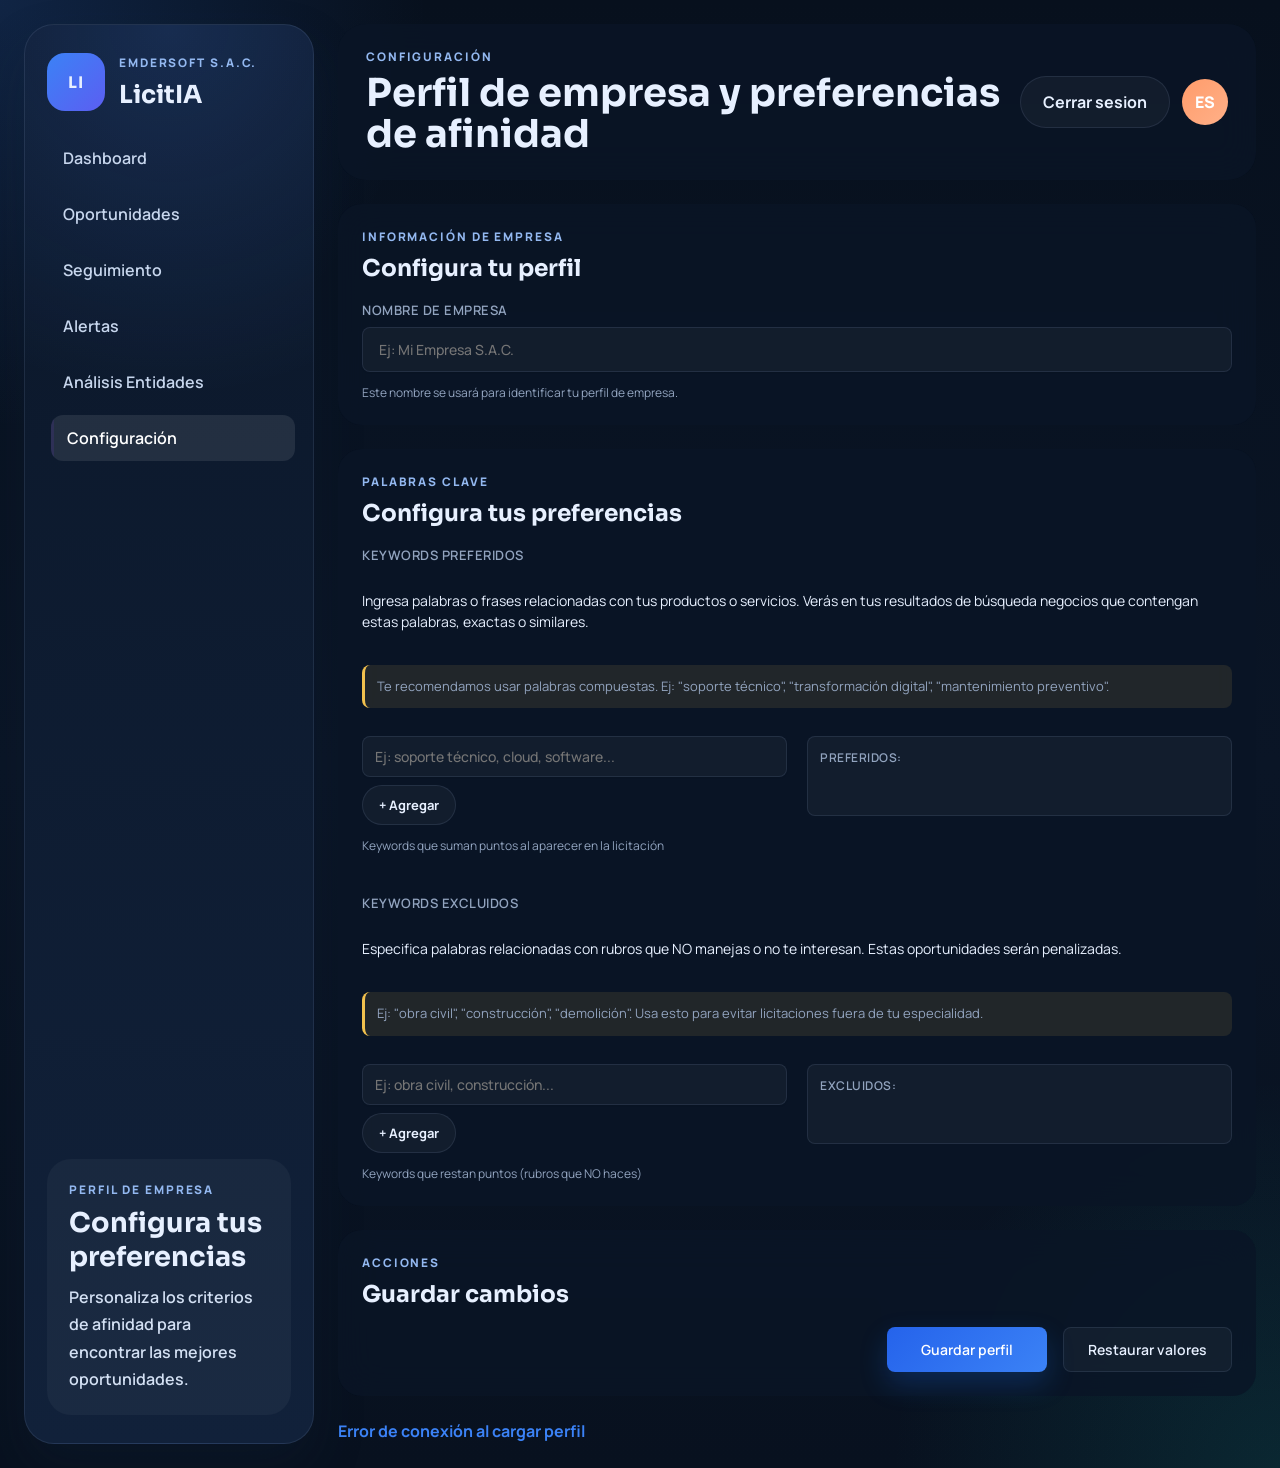
==== configuracion.html @ 8592e331 "Fix: Implementar lógica de afinidad porcentual - Cambiar de score fijo (20%) a cálculo porcentual - " ====
<!DOCTYPE html>
<html lang="es">
<head>
  <meta charset="UTF-8">
  <meta name="viewport" content="width=device-width, initial-scale=1.0">
  <title>LicitIA | Configuración</title>
  <link rel="icon" href="data:image/svg+xml,<svg xmlns='http://www.w3.org/2000/svg' viewBox='0 0 100 100'><text y='.9em' font-size='90'>📋</text></svg>">
  <link rel="preconnect" href="https://fonts.googleapis.com">
  <link rel="preconnect" href="https://fonts.gstatic.com" crossorigin>
  <link href="https://fonts.googleapis.com/css2?family=Manrope:wght@400;500;700;800&family=Sora:wght@500;600;700&display=swap" rel="stylesheet">
  <link rel="stylesheet" href="style.css">
</head>
<body>
  <div class="app-shell">
    <aside class="sidebar">
      <a class="brand-block" href="index.html">
        <div class="brand-mark">LI</div>
        <div>
          <p class="eyebrow">Emdersoft S.A.C.</p>
          <h1>LicitIA</h1>
        </div>
      </a>

      <nav class="sidebar-nav">
        <a class="nav-item" href="index.html">Dashboard</a>
        <a class="nav-item" href="oportunidades.html">Oportunidades</a>
        <a class="nav-item" href="seguimiento.html">Seguimiento</a>
        <a class="nav-item" href="alertas.html">Alertas</a>
        <a class="nav-item" href="analisis-entidades.html">Análisis Entidades</a>
        <a class="nav-item active" href="configuracion.html">Configuración</a>
      </nav>

      <div class="sidebar-card">
        <p class="eyebrow">Perfil de empresa</p>
        <h2>Configura tus preferencias</h2>
        <p>Personaliza los criterios de afinidad para encontrar las mejores oportunidades.</p>
      </div>
    </aside>

    <main class="main-panel">
      <header class="topbar">
        <div class="topbar-copy">
          <p class="eyebrow">Configuración</p>
          <h2>Perfil de empresa y preferencias de afinidad</h2>
        </div>
        <div class="topbar-actions">
          <div class="account-actions">
            <a class="secondary-button logout-button" href="home.html">Cerrar sesion</a>
            <div class="user-chip">ES</div>
          </div>
        </div>
      </header>

      <section class="config-layout">
        <div class="panel-card">
          <div class="card-header">
            <div>
              <p class="eyebrow">Información de Empresa</p>
              <h3>Configura tu perfil</h3>
            </div>
          </div>

          <div class="form-group">
            <label for="companyName">Nombre de Empresa</label>
            <input type="text" id="companyName" placeholder="Ej: Mi Empresa S.A.C." class="form-control">
            <small class="help-text">Este nombre se usará para identificar tu perfil de empresa.</small>
          </div>
        </div>

        <div class="panel-card">
          <div class="card-header">
            <div>
              <p class="eyebrow">Palabras Clave</p>
              <h3>Configura tus preferencias</h3>
            </div>
          </div>

          <div class="multi-select-form">
            <div class="form-group tag-editor">
              <label>Keywords preferidos</label>
              <p class="field-description">
                Ingresa palabras o frases relacionadas con tus productos o servicios. Verás en tus resultados de búsqueda negocios que contengan estas palabras, exactas o similares.
              </p>
              <p class="field-tip"> Te recomendamos usar palabras compuestas. Ej: "soporte técnico", "transformación digital", "mantenimiento preventivo".</p>
              <div class="tag-editor-row">
                <div class="tag-input-section">
                  <input type="text" id="preferredKeywordInput" placeholder="Ej: soporte técnico, cloud, software...">
                  <button type="button" id="addPreferredKeyword" class="secondary-button">+ Agregar</button>
                  <small class="help-text">Keywords que suman puntos al aparecer en la licitación</small>
                </div>
                <div class="tag-display-section">
                  <div class="tag-display-label">Preferidos:</div>
                  <div id="preferredKeywordsList" class="tag-list"></div>
                </div>
              </div>
            </div>

            <div class="form-group tag-editor" style="margin-top: 20px;">
              <label>Keywords excluidos</label>
              <p class="field-description">
                Especifica palabras relacionadas con rubros que NO manejas o no te interesan. Estas oportunidades serán penalizadas.
              </p>
              <p class="field-tip"> Ej: "obra civil", "construcción", "demolición". Usa esto para evitar licitaciones fuera de tu especialidad.</p>
              <div class="tag-editor-row">
                <div class="tag-input-section">
                  <input type="text" id="excludedKeywordInput" placeholder="Ej: obra civil, construcción...">
                  <button type="button" id="addExcludedKeyword" class="secondary-button">+ Agregar</button>
                  <small class="help-text">Keywords que restan puntos (rubros que NO haces)</small>
                </div>
                <div class="tag-display-section">
                  <div class="tag-display-label">Excluidos:</div>
                  <div id="excludedKeywordsList" class="tag-list"></div>
                </div>
              </div>
            </div>
          </div>
        </div>

        <div class="panel-card">
          <div class="card-header">
            <div>
              <p class="eyebrow">Acciones</p>
              <h3>Guardar cambios</h3>
            </div>
          </div>

          <div class="form-actions">
            <button type="button" id="saveProfile" class="primary-button">Guardar perfil</button>
            <button type="button" id="resetProfile" class="secondary-button">Restaurar valores</button>
          </div>
        </div>
      </section>

      <p id="message" class="message" aria-live="polite"></p>
    </main>
  </div>

  <script src="config.js"></script>
</body>
</html>
---- style.css ----
:root {
  --bg: #08111f;
  --sidebar: #0b1729;
  --panel: rgba(10, 21, 38, 0.82);
  --panel-soft: rgba(255, 255, 255, 0.04);
  --panel-strong: #10243f;
  --text: #e7f0ff;
  --muted: #92a4bf;
  --line: rgba(154, 181, 219, 0.12);
  --blue: #3b82f6;
  --blue-soft: rgba(59, 130, 246, 0.14);
  --teal: #1cc8b7;
  --teal-soft: rgba(28, 200, 183, 0.12);
  /* Purple accent for hover/interaction */
  --accent: #7c3aed;
  --accent-strong: #9f7aea;
  --accent-soft: rgba(124,58,237,0.12);
  --orange: #ff9c6b;
  --gold: #f2c14e;
  --red: #ff6b6b;
  --shadow: rgba(2, 8, 23, 0.34);
  --gradient-primary: linear-gradient(135deg, #3b82f6 0%, #7c3aed 100%);
  --gradient-secondary: linear-gradient(135deg, #1cc8b7 0%, #3b82f6 100%);
  --gradient-accent: linear-gradient(135deg, #f2c14e 0%, #ff9c6b 100%);
  --gradient-danger: linear-gradient(135deg, #ff6b6b 0%, #ff9c6b 100%);
}

* {
  box-sizing: border-box;
}

html {
  scroll-behavior: smooth;
}

@keyframes fadeInUp {
  from {
    opacity: 0;
    transform: translateY(20px);
  }
  to {
    opacity: 1;
    transform: translateY(0);
  }
}

@keyframes fadeIn {
  from { opacity: 0; }
  to { opacity: 1; }
}

/* Alert Form Styles */
.alert-form {
  display: flex;
  flex-direction: column;
  gap: 1.5rem;
}

.alert-form .form-group {
  display: flex;
  flex-direction: column;
  gap: 0.5rem;
}

.alert-form label {
  color: var(--text);
  font-weight: 500;
  font-size: 0.875rem;
}

.alert-form input,
.alert-form select,
.alert-form textarea {
  background: var(--panel-soft);
  border: 1px solid var(--line);
  color: var(--text);
  padding: 0.75rem;
  border-radius: 8px;
  font-family: inherit;
  font-size: 0.875rem;
  transition: border-color 0.2s ease;
}

.alert-form input:focus,
.alert-form select:focus,
.alert-form textarea:focus {
  outline: none;
  border-color: var(--blue);
  box-shadow: 0 0 0 3px rgba(59, 130, 246, 0.1);
}

.alert-form textarea {
  resize: vertical;
  min-height: 80px;
}

.checkbox-group {
  display: flex;
  gap: 1rem;
  flex-wrap: wrap;
}

.checkbox-group label {
  display: flex;
  align-items: center;
  gap: 0.5rem;
  cursor: pointer;
  font-weight: 400;
}

.checkbox-group input[type="checkbox"] {
  width: auto;
  margin: 0;
}

.checkbox-label {
  display: flex;
  align-items: center;
  gap: 0.5rem;
  cursor: pointer;
  font-weight: 400;
}

.checkbox-label input[type="checkbox"] {
  width: auto;
  margin: 0;
}

.form-actions {
  display: flex;
  gap: 1rem;
  justify-content: flex-end;
  margin-top: 1rem;
}

.rules-list {
  display: flex;
  flex-direction: column;
  gap: 1rem;
}

.rule-item {
  background: var(--panel-soft);
  border: 1px solid var(--line);
  border-radius: 8px;
  padding: 1rem;
  display: flex;
  justify-content: space-between;
  align-items: center;
}

.rule-item h4 {
  color: var(--text);
  margin: 0 0 0.5rem 0;
}

.rule-item p {
  color: var(--muted);
  margin: 0;
  font-size: 0.875rem;
}

.rule-item .rule-actions {
  display: flex;
  gap: 0.5rem;
}

.rule-item .rule-actions button {
  padding: 0.5rem 1rem;
  border: none;
  border-radius: 4px;
  cursor: pointer;
  font-size: 0.75rem;
}

.rule-item .edit-btn {
  background: var(--blue-soft);
  color: var(--blue);
}

.rule-item .delete-btn {
  background: rgba(255, 107, 107, 0.1);
  color: var(--red);
}

.empty-state {
  color: var(--muted);
  text-align: center;
  padding: 2rem;
  font-style: italic;
}

@keyframes slideInLeft {
  from {
    opacity: 0;
    transform: translateX(-20px);
  }
  to {
    opacity: 1;
    transform: translateX(0);
  }
}

@keyframes pulse-glow {
  0%, 100% { box-shadow: 0 0 0 0 rgba(59, 130, 246, 0.4); }
  50% { box-shadow: 0 0 20px 4px rgba(59, 130, 246, 0.2); }
}

@keyframes float {
  0%, 100% { transform: translateY(0); }
  50% { transform: translateY(-10px); }
}

@keyframes scaleIn {
  from {
    opacity: 0;
    transform: scale(0.9);
  }
  to {
    opacity: 1;
    transform: scale(1);
  }
}

@keyframes slideInRight {
  from {
    opacity: 0;
    transform: translateX(20px);
  }
  to {
    opacity: 1;
    transform: translateX(0);
  }
}

@keyframes gradientShift {
  0% { background-position: 0% 50%; }
  50% { background-position: 100% 50%; }
  100% { background-position: 0% 50%; }
}

body {
  margin: 0;
  min-height: 100vh;
  font-family: "Manrope", sans-serif;
  color: var(--text);
  background:
    radial-gradient(circle at top left, rgba(59, 130, 246, 0.18), transparent 22%),
    radial-gradient(circle at bottom right, rgba(28, 200, 183, 0.12), transparent 20%),
    linear-gradient(180deg, #07101d, #0a1526 52%, #08111f);
}

a {
  color: inherit;
  text-decoration: none;
}

button,
input,
select {
  font: inherit;
}

.app-shell {
  display: grid;
  grid-template-columns: 290px 1fr;
  gap: 24px;
  min-height: 100vh;
  padding: 24px;
}

.sidebar {
  display: flex;
  flex-direction: column;
  gap: 24px;
  padding: 28px 22px;
  border: 1px solid var(--line);
  border-radius: 30px;
  background:
    radial-gradient(circle at top, rgba(80, 140, 255, 0.18), transparent 26%),
    linear-gradient(180deg, #0b1729, #11213a);
  box-shadow: 0 24px 50px rgba(16, 35, 60, 0.22);
}

.brand-block {
  display: flex;
  gap: 14px;
  align-items: center;
}

.brand-mark,
h1,
h2,
h3,
h4,
.stat-card strong,
.hero-highlight strong,
.mini-stats strong,
.summary-strip strong {
  font-family: "Sora", sans-serif;
}

.brand-mark {
  display: grid;
  place-items: center;
  width: 58px;
  height: 58px;
  border-radius: 18px;
  background: var(--gradient-primary);
  background-size: 200% 200%;
  font-weight: 700;
  letter-spacing: 0.06em;
  animation: gradientShift 3s ease infinite;
}

.brand-block h1 {
  margin: 4px 0 0;
  font-size: 1.55rem;
}

.eyebrow {
  margin: 0 0 8px;
  font-size: 0.74rem;
  font-weight: 800;
  letter-spacing: 0.16em;
  text-transform: uppercase;
  color: #93b8f0;
}

.sidebar-nav {
  display: grid;
  gap: 10px;
}

.nav-item {
  padding: 14px 16px;
  border-radius: 16px;
  color: #c7d6ed;
  transition: all 0.3s cubic-bezier(0.4, 0, 0.2, 1);
  position: relative;
  overflow: hidden;
}

.nav-item::before {
  content: '';
  position: absolute;
  left: 0;
  top: 0;
  height: 100%;
  width: 3px;
  background: linear-gradient(180deg, var(--blue), var(--teal));
  opacity: 0;
  transition: opacity 0.3s ease;
}

.nav-item:hover,
.nav-item.active {
  background: rgba(255, 255, 255, 0.09);
  color: white;
  transform: translateX(4px);
}

.nav-item:hover::before,
.nav-item.active::before {
  opacity: 1;
}

.sidebar-card,
.topbar,
.hero-panel,
.nav-item {
  position: relative;
  padding: 12px 16px;
  border-radius: 12px;
  font-weight: 600;
  transition: transform 0.2s ease, background 0.2s ease;
  opacity: 1;
}

.nav-item::before {
  content: '';
  position: absolute;
  inset: 0;
  background: var(--accent-soft);
  border-radius: 12px;
  opacity: 0;
  transition: opacity 0.2s ease;
  z-index: -1;
}

.chart-card:nth-child(3) {
  animation: scaleIn 0.6s cubic-bezier(0.4, 0, 0.2, 1) forwards;
  animation-delay: 0.7s;
  opacity: 0;
}

.sidebar-card {
  margin-top: auto;
  padding: 22px;
  border-radius: 24px;
  background: var(--panel-soft);
  transition: transform 0.3s ease, box-shadow 0.3s ease;
  opacity: 1;
}

.sidebar-card:hover {
  transform: translateY(-4px);
  box-shadow: 0 20px 50px rgba(16, 35, 60, 0.35);
}

.sidebar-card h2 {
  margin: 6px 0 10px;
  font-size: 1.7rem;
}

.sidebar-card p:last-child {
  margin: 0;
  color: #d3e0f3;
  line-height: 1.7;
}

.main-panel {
  display: grid;
  gap: 24px;
}

.topbar,
.panel-card,
.stat-card,
.board-column {
  background: var(--panel);
  backdrop-filter: blur(18px);
}

.topbar {
  display: flex;
  align-items: center;
  justify-content: space-between;
  gap: 18px;
  padding: 24px 28px;
  border-radius: 28px;
}

.topbar-copy h2 {
  margin: 0;
  max-width: 22ch;
  font-size: clamp(1.9rem, 3vw, 2.6rem);
  line-height: 1.08;
}

.topbar-actions {
  display: flex;
  align-items: center;
  gap: 20px;
  flex-wrap: wrap;
}

.account-actions {
  display: flex;
  align-items: center;
  gap: 12px;
  margin-left: auto;
}

.action-group {
  display: flex;
  align-items: center;
  gap: 20px;
  flex-wrap: wrap;
  flex: 1 1 auto;
}

.search-box {
  min-width: 400px;
  padding: 14px 18px;
  border: 1px solid var(--line);
  border-radius: 999px;
  color: var(--muted);
  background: var(--panel-soft);
  flex: 1 1 auto;
}

input.search-box {
  color: var(--text);
  outline: none;
}

input.search-box::placeholder {
  color: var(--muted);
}

input.search-box:focus {
  border-color: rgba(59, 130, 246, 0.65);
  box-shadow: 0 0 0 3px rgba(59, 130, 246, 0.14);
}

.primary-button,
.secondary-button {
  display: inline-flex;
  align-items: center;
  justify-content: center;
  border: 0;
  border-radius: 999px;
  padding: 14px 22px;
  font-weight: 700;
  cursor: pointer;
  /* slower, smoother animations — slow color/gradient transition */
  transition: transform 600ms cubic-bezier(.2,.9,.2,1), background 900ms ease, box-shadow 900ms ease, filter 700ms ease;
}

.primary-button {
  color: white;
  /* base blue background; overlay will provide smooth darkening on hover */
  background: linear-gradient(135deg, #2563eb, var(--blue));
  box-shadow: 0 12px 28px rgba(22, 119, 255, 0.22);
  position: relative;
  z-index: 1;
  overflow: hidden;
}

/* Enhanced hover effects for buttons and interactive elements */
.primary-button::before {
  content: "";
  position: absolute;
  inset: 0;
  background: linear-gradient(135deg, #1e40af, #2563eb);
  opacity: 0;
  pointer-events: none;
  transition: opacity 1200ms cubic-bezier(.22,.9,.46,1);
  z-index: -1;
}

.primary-button:hover::before {
  opacity: 1;
}

.primary-button:hover {
  transform: translateY(-2px);
  box-shadow: 0 16px 35px rgba(22, 119, 255, 0.35);
}

.secondary-button {
  color: var(--text);
  background: var(--panel-soft);
  border: 1px solid var(--line);
}

.secondary-button:hover {
  /* subtle secondary hover */
  transform: translateY(-1px) scale(1.01);
  border-color: rgba(124,58,237,0.14);
  box-shadow: 0 8px 18px rgba(124,58,237,0.06);
  background: linear-gradient(180deg, rgba(255,255,255,0.01), var(--panel-soft));
}

.chip {
  transition: all 0.2s ease;
  cursor: pointer;
  white-space: nowrap;
  font-size: 0.85rem;
  padding: 6px 12px;
}

.chip:hover {
  transform: translateY(-2px);
  box-shadow: 0 4px 12px rgba(59, 130, 246, 0.25);
}

.chip.active:hover {
  transform: translateY(-2px);
  box-shadow: 0 4px 15px rgba(59, 130, 246, 0.4);
}

.accent-button {
  color: #cfe1ff;
  background: var(--blue-soft);
}

.small-button {
  padding: 10px 14px;
  font-size: 0.92rem;
}

.logout-button {
  white-space: nowrap;
}

.user-chip {
  display: grid;
  place-items: center;
  width: 46px;
  height: 46px;
  border-radius: 50%;
  background: linear-gradient(135deg, var(--orange), #ffb088);
  color: white;
  font-weight: 800;
  transition: transform 0.3s ease, box-shadow 0.3s ease;
  cursor: pointer;
}

.user-chip:hover {
  transform: scale(1.08);
  box-shadow: 0 8px 20px rgba(255, 156, 107, 0.35);
}

.text-link {
  color: #b8d2ff;
  font-weight: 700;
  transition: color 0.2s ease, transform 0.2s ease;
  display: inline-block;
}

.text-link:hover {
  color: #60a5fa;
  transform: translateX(3px);
}

.hero-panel {
  display: grid;
  grid-template-columns: 1.2fr 0.8fr;
  gap: 20px;
  padding: 28px;
  border-radius: 30px;
  background:
    linear-gradient(135deg, rgba(13, 28, 48, 0.96), rgba(10, 23, 40, 0.84)),
    var(--panel);
}

.hero-copy h3,
.page-title {
  margin: 0;
  font-size: clamp(2rem, 4vw, 3rem);
  line-height: 1.04;
}

.description {
  max-width: 62ch;
  margin: 16px 0 0;
  color: var(--muted);
  line-height: 1.75;
}

.hero-tags,
.page-tabs,
.chip-row,
.badge-list,
.meta-row,
.inline-actions {
  display: flex;
  flex-wrap: wrap;
  gap: 8px;
}

.chip-row {
  min-width: 0;
}

.hero-tags {
  margin-top: 22px;
}

.hero-tags span,
.page-tabs a,
.tag,
.status,
.score,
.chip,
.metric-pill {
  display: inline-flex;
  align-items: center;
  justify-content: center;
  border-radius: 999px;
  font-size: 0.86rem;
  font-weight: 700;
}

.hero-tags span,
.page-tabs a,
.chip {
  padding: 10px 14px;
  color: #b8d2ff;
  background: var(--blue-soft);
}

.page-tabs a.active,
.chip.active {
  color: white;
  background: linear-gradient(135deg, var(--blue), #6ea8ff);
}

.hero-highlight {
  padding: 24px;
  border-radius: 24px;
  background: var(--gradient-primary);
  color: white;
  position: relative;
  overflow: hidden;
}

.hero-highlight::before {
  content: '';
  position: absolute;
  top: -50%;
  right: -50%;
  width: 100%;
  height: 200%;
  background: radial-gradient(circle, rgba(255,255,255,0.1) 0%, transparent 70%);
  animation: shimmer 3s infinite;
}

@keyframes shimmer {
  0% { transform: translateX(-100%) rotate(45deg); }
  100% { transform: translateX(100%) rotate(45deg); }
}

.hero-highlight strong {
  display: block;
  margin-bottom: 16px;
  font-size: 2.5rem;
  text-shadow: 0 2px 10px rgba(0,0,0,0.2);
}

.summary-list,
.plain-list {
  margin: 0;
  padding-left: 18px;
  line-height: 1.9;
}

.summary-list {
  color: #dbe8f6;
}

.plain-list {
  color: var(--muted);
}

.stats-grid,
.content-grid,
.bottom-grid,
.summary-strip,
.results-layout,
.detail-layout,
.alert-layout,
.board-grid {
  display: grid;
  gap: 20px;
}

.stats-grid {
  grid-template-columns: repeat(4, 1fr);
}

.charts-grid {
  display: grid;
  grid-template-columns: repeat(2, 1fr);
  gap: 20px;
  margin-bottom: 2rem;
}

.chart-card {
  background: var(--panel);
  border: 1px solid var(--line);
  border-radius: 1rem;
  padding: 1.5rem;
  height: 400px;
  display: flex;
  flex-direction: column;
  position: relative;
  overflow: hidden;
  transition: transform 0.3s ease, box-shadow 0.3s ease;
}

.chart-card::before {
  content: '';
  position: absolute;
  top: 0;
  left: 0;
  right: 0;
  height: 3px;
  background: var(--gradient-secondary);
  opacity: 0.6;
}

.chart-card:hover {
  transform: translateY(-4px);
  box-shadow: 0 20px 50px rgba(2, 8, 23, 0.4);
}

.chart-card .card-header {
  flex-shrink: 0;
}

.chart-card canvas {
  flex: 1;
  max-height: 300px;
  width: 100% !important;
}

.filters-section {
  display: flex;
  justify-content: space-between;
  align-items: center;
  gap: 20px;
  margin-bottom: 2rem;
  padding: 1.5rem;
  background: var(--panel);
  border: 1px solid var(--line);
  border-radius: 1rem;
  animation: fadeInUp 0.6s cubic-bezier(0.4, 0, 0.2, 1) forwards;
  animation-delay: 0.8s;
  opacity: 0;
}

.filters-section .filter-group {
  display: flex;
  align-items: center;
  gap: 12px;
}

.filters-section .filter-group label {
  color: var(--muted);
  font-size: 0.9rem;
}

.filters-section .filter-group select,
.topbar-actions .filter-group select {
  padding: 8px 12px;
  border-radius: 8px;
  background: var(--panel-soft);
  border: 1px solid var(--line);
  color: var(--text);
  cursor: pointer;
  font-size: 0.9rem;
  min-width: 150px;
}

select option {
  background: var(--panel);
  color: var(--text);
}

.filters-section .filter-group select:hover,
.topbar-actions .filter-group select:hover {
  border-color: var(--accent);
}

.filters-section .filter-group select:focus,
.topbar-actions .filter-group select:focus {
  outline: none;
  border-color: var(--accent);
  box-shadow: 0 0 0 4px var(--accent-soft);
}

.summary-strip {
  grid-template-columns: repeat(3, 1fr);
}

.content-grid {
  grid-template-columns: 1.45fr 0.95fr;
}

.bottom-grid {
  grid-template-columns: 1.2fr 0.8fr;
}

.results-layout {
  grid-template-columns: minmax(280px, 320px) 1fr;
  align-items: start;
}

.detail-layout {
  grid-template-columns: 1.25fr 0.75fr;
}

.alert-layout {
  grid-template-columns: 1.15fr 0.85fr;
}

.board-grid {
  grid-template-columns: repeat(3, 1fr);
}

.stat-card,
.panel-card,
.board-column {
  padding: 24px;
  border-radius: 24px;
  transition: transform 0.3s ease, box-shadow 0.3s ease;
}

.stat-card {
  position: relative;
  overflow: hidden;
}

.stat-card::before {
  content: '';
  position: absolute;
  top: 0;
  left: 0;
  right: 0;
  height: 4px;
  background: var(--gradient-primary);
  opacity: 0.8;
}

.stat-card:nth-child(2)::before {
  background: var(--gradient-secondary);
}

.stat-card:nth-child(3)::before {
  background: var(--gradient-accent);
}

.stat-card:nth-child(4)::before {
  background: var(--gradient-danger);
}

.stat-card:hover,
.panel-card:hover {
  transform: translateY(-4px);
  box-shadow: 0 24px 60px rgba(2, 8, 23, 0.5);
}

.stat-card p,
.summary-strip span,
.meta-row span,
.opportunity-card p,
.activity-list span,
.mini-steps span,
.info-list span,
.rule-list span,
.channel-list span,
.help-copy,
th,
td,
.tag {
  color: var(--muted);
}

.stat-card strong,
.summary-strip strong {
  display: block;
  margin: 8px 0;
  font-size: 2rem;
  background: var(--gradient-primary);
  -webkit-background-clip: text;
  -webkit-text-fill-color: transparent;
  background-clip: text;
}

.stat-card:nth-child(2) strong {
  background: var(--gradient-secondary);
  -webkit-background-clip: text;
  -webkit-text-fill-color: transparent;
  background-clip: text;
}

.stat-card:nth-child(3) strong {
  background: var(--gradient-accent);
  -webkit-background-clip: text;
  -webkit-text-fill-color: transparent;
  background-clip: text;
}

.stat-card:nth-child(4) strong {
  background: var(--gradient-danger);
  -webkit-background-clip: text;
  -webkit-text-fill-color: transparent;
  background-clip: text;
}

.stat-card span {
  color: var(--teal);
  font-weight: 700;
}

.summary-strip strong {
  margin: 0 0 6px;
  font-size: 1.45rem;
}

.summary-strip .panel-card:nth-child(1) {
  animation: slideInLeft 0.5s cubic-bezier(0.4, 0, 0.2, 1) forwards;
  animation-delay: 0.1s;
  opacity: 0;
}

.summary-strip .panel-card:nth-child(2) {
  animation: slideInLeft 0.5s cubic-bezier(0.4, 0, 0.2, 1) forwards;
  animation-delay: 0.2s;
  opacity: 0;
}

.summary-strip .panel-card:nth-child(3) {
  animation: slideInLeft 0.5s cubic-bezier(0.4, 0, 0.2, 1) forwards;
  animation-delay: 0.3s;
  opacity: 0;
}

.card-header {
  display: flex;
  justify-content: space-between;
  gap: 12px;
  align-items: start;
  margin-bottom: 18px;
}

.card-meta-row {
  display: flex;
  justify-content: space-between;
  align-items: center;
  gap: 12px;
  margin-bottom: 18px;
}

.header-actions {
  display: flex;
  align-items: center;
  gap: 12px;
  flex-shrink: 0;
}

.card-actions {
  display: flex;
  justify-content: space-between;
  align-items: center;
  gap: 12px;
  margin-bottom: 18px;
  padding-bottom: 18px;
  border-bottom: 1px solid var(--line);
}

.card-header h3,
.section-title {
  margin: 0;
  font-size: 1.45rem;
}

.tag {
  padding: 8px 12px;
  background: var(--teal-soft);
}

.opportunity-list,
.activity-list,
.mini-steps,
.info-list,
.result-list,
.detail-stack,
.side-stack,
.rule-list,
.channel-list {
  display: grid;
  gap: 14px;
}

.opportunity-card,
.insight-box,
.activity-list li,
.chip,
.mini-steps div,
.filter-group,
.result-card,
.detail-block,
.info-item,
.rule-item,
.channel-item,
.board-card {
  border: 1px solid var(--line);
  background: var(--panel-soft);
}

.opportunity-card,
.result-card,
.detail-block,
.board-card {
  padding: 18px;
  border-radius: 20px;
  transition: transform 0.25s ease, box-shadow 0.25s ease, border-color 0.25s ease;
}

.opportunity-card:hover,
.result-card:hover,
.board-card:hover {
  transform: translateY(-3px);
  box-shadow: 0 12px 30px rgba(2, 8, 23, 0.4);
  border-color: rgba(154, 181, 219, 0.25);
}

.opportunity-top,
.result-top,
.detail-header,
.inline-actions,
.board-card-head,
.topbar-mini {
  display: flex;
  justify-content: space-between;
  gap: 14px;
  align-items: start;
}

.opportunity-top h4,
.result-top h4,
.detail-header h3,
.board-card-head h4 {
  margin: 0 0 6px;
  font-size: 1.08rem;
}

.opportunity-top p,
.result-top p,
.detail-header p {
  margin: 0;
}

.score {
  min-width: 62px;
  padding: 8px 10px;
  color: white;
}

.score.high {
  background: linear-gradient(135deg, var(--teal), #25d3bf);
}

.score.medium {
  background: linear-gradient(135deg, var(--gold), #f4c95d);
}

.score.low {
  background: linear-gradient(135deg, var(--orange), #ffb088);
}

.metric-pill {
  padding: 8px 12px;
  color: #b8d2ff;
  background: var(--blue-soft);
}

.board-column {
  display: grid;
  gap: 16px;
}

.board-column-header h3 {
  margin: 0;
}

.board-column-header p,
.deadline-note,
.empty-note {
  margin: 4px 0 0;
  color: var(--muted);
}

.board-card p,
.detail-block p,
.rule-item p,
.channel-item p {
  margin: 0;
  color: var(--muted);
  line-height: 1.7;
}

.board-card .status-line {
  margin-top: 12px;
}

.tag,
.status {
  padding: 7px 12px;
}

.status.active {
  color: #9bc0ff;
  background: var(--blue-soft);
}

.status.review {
  color: #ffd980;
  background: rgba(240, 180, 41, 0.14);
}

.status.done {
  color: #7be9dd;
  background: rgba(13, 183, 166, 0.14);
}

.status.critical {
  color: #ffb5b5;
  background: rgba(255, 107, 107, 0.14);
  padding: 4px 10px;
  border-radius: 6px;
  font-size: 12px;
  font-weight: 600;
  margin-left: 8px;
  vertical-align: middle;
}

.activity-list,
.rule-list,
.channel-list {
  margin: 0;
  padding: 0;
  list-style: none;
}

.activity-list li,
.rule-item,
.channel-item,
.info-item {
  padding: 16px 18px;
  border-radius: 18px;
}

.activity-list strong,
.rule-item strong,
.channel-item strong,
.info-item strong {
  display: block;
  margin-bottom: 4px;
}

.filter-card {
  display: grid;
  gap: 18px;
  min-width: 0;
  height: fit-content;
}

.filter-group {
  padding: 18px;
  border-radius: 20px;
}

.filter-group h4,
.detail-block h4 {
  margin: 0 0 10px;
  font-size: 1rem;
}

.option-list {
  display: grid;
  gap: 10px;
}

.option-item {
  display: flex;
  justify-content: space-between;
  gap: 12px;
  color: var(--muted);
  background: none;
  border: none;
  cursor: pointer;
  padding: 8px 12px;
  border-radius: 8px;
  transition: background-color 0.2s;
  width: 100%;
  text-align: left;
}

.option-item:hover {
  background-color: rgba(255, 255, 255, 0.05);
}

.option-item.active {
  background-color: rgba(59, 130, 246, 0.2);
  color: var(--text);
}

.amount-range-inputs {
  display: flex;
  flex-direction: column;
  gap: 12px;
}

.amount-range-inputs .input-group {
  display: flex;
  flex-direction: column;
  gap: 4px;
}

.amount-range-inputs label {
  font-size: 12px;
  color: var(--muted);
}

.amount-range-inputs input {
  background-color: rgba(255, 255, 255, 0.05);
  border: 1px solid rgba(255, 255, 255, 0.1);
  border-radius: 6px;
  padding: 8px 12px;
  color: var(--text);
  font-size: 14px;
}

.amount-range-inputs input:focus {
  outline: none;
  border-color: rgba(59, 130, 246, 0.5);
}

.amount-range-inputs button {
  margin-top: 4px;
}

.amount-range-inputs .button-group {
  display: flex;
  gap: 8px;
  margin-top: 4px;
}

.amount-range-inputs .button-group button {
  margin-top: 0;
  flex: 1;
}

.option-item span:last-child,
.result-meta strong,
.breadcrumb a,
.detail-meta strong {
  color: var(--text);
}

.result-list {
  margin-top: 18px;
}

.pagination-controls {
  display: flex;
  align-items: center;
  justify-content: center;
  gap: 12px;
  margin-top: 24px;
  padding-top: 24px;
  border-top: 1px solid var(--border);
}

.pagination-button {
  padding: 8px 16px;
  border: 1px solid var(--border);
  background: var(--surface);
  color: var(--text);
  border-radius: 6px;
  cursor: pointer;
  font-size: 14px;
  font-weight: 500;
  transition: all 0.2s ease;
}

.pagination-button:hover:not(:disabled) {
  background: var(--surface-hover);
  border-color: var(--primary);
}

.pagination-button:disabled {
  opacity: 0.5;
  cursor: not-allowed;
}

.pagination-numbers {
  display: flex;
  gap: 8px;
}

.pagination-number {
  width: 36px;
  height: 36px;
  border: 1px solid var(--border);
  background: var(--surface);
  color: var(--text);
  border-radius: 6px;
  cursor: pointer;
  font-size: 14px;
  font-weight: 500;
  transition: all 0.2s ease;
}

.pagination-number:hover {
  background: var(--surface-hover);
  border-color: var(--primary);
}

.pagination-number.active {
  background: var(--primary);
  color: white;
  border-color: var(--primary);
}

/* Configuration Form Styles */
.config-layout {
  display: grid;
  gap: 24px;
  width: 100%;
}

.config-form {
  display: grid;
  gap: 20px;
}

.form-group {
  display: grid;
  gap: 8px;
}

.form-group label {
  font-size: 13px;
  font-weight: 600;
  color: var(--muted);
  text-transform: uppercase;
  letter-spacing: 0.5px;
}

.form-group input[type="text"],
.form-group input[type="number"] {
  padding: 12px 16px;
  border: 1px solid var(--line);
  border-radius: 8px;
  background: var(--panel-soft);
  color: var(--text);
  font-size: 14px;
  font-weight: 500;
  transition: all 0.2s ease;
  box-shadow: 0 1px 2px rgba(0, 0, 0, 0.05);
}

.form-group input[type="text"]:hover,
.form-group input[type="number"]:hover {
  border-color: var(--blue);
  box-shadow: 0 2px 4px rgba(0, 0, 0, 0.08);
}

.form-group input[type="text"]:focus,
.form-group input[type="number"]:focus {
  outline: none;
  border-color: var(--blue);
  box-shadow: 0 0 0 3px rgba(59, 130, 246, 0.2);
}

.form-row {
  display: grid;
  grid-template-columns: repeat(3, 1fr);
  gap: 20px;
}

@media (max-width: 768px) {
  .form-row {
    grid-template-columns: 1fr;
  }
}

.help-text {
  font-size: 12px;
  color: var(--muted);
  margin-top: 4px;
}

.keyword-list {
  display: flex;
  flex-wrap: wrap;
  gap: 8px;
  margin-bottom: 12px;
  min-height: 40px;
  padding: 8px;
  background: var(--panel-soft);
  border-radius: 8px;
  border: 1px solid var(--line);
}

.keyword-tag {
  display: inline-flex;
  align-items: center;
  gap: 6px;
  padding: 6px 12px;
  background: var(--blue-soft);
  color: var(--blue);
  border-radius: 20px;
  font-size: 13px;
  font-weight: 500;
}

.keyword-tag button {
  background: none;
  border: none;
  color: var(--blue);
  cursor: pointer;
  font-size: 14px;
  padding: 0;
  width: 16px;
  height: 16px;
  display: flex;
  align-items: center;
  justify-content: center;
  border-radius: 50%;
  transition: all 0.2s ease;
}

.keyword-tag button:hover {
  background: var(--blue);
  color: white;
}

.keyword-input-group {
  display: flex;
  gap: 10px;
  align-items: center;
}

.keyword-input-group input[type="text"] {
  flex: 1;
}

.keyword-input-group select {
  padding: 10px 12px;
  border: 1px solid var(--line);
  border-radius: 8px;
  background: var(--panel-soft);
  color: var(--text);
  font-size: 14px;
  min-width: 120px;
}

.keyword-input-group button {
  padding: 10px 20px;
}

.keyword-highlight {
  background: linear-gradient(120deg, var(--yellow-soft) 0%, var(--yellow) 100%);
  color: var(--text-dark);
  padding: 2px 4px;
  border-radius: 3px;
  font-weight: 600;
}

/* Tracking filters */
.filter-dropdown {
  padding: 16px 0 0 0;
  border-top: 1px solid var(--line);
  margin-top: 16px;
}

.filter-options {
  display: grid;
  grid-template-columns: repeat(2, 1fr);
  gap: 16px;
}

.filter-option {
  display: flex;
  flex-direction: column;
  gap: 6px;
}

.filter-option label {
  font-size: 12px;
  font-weight: 600;
  color: var(--text);
}

.filter-option select,
.filter-option input {
  padding: 10px 12px;
  border: 1px solid var(--line);
  border-radius: 8px;
  background: var(--panel-soft);
  color: var(--text);
  font-size: 14px;
}

.filter-actions {
  display: flex;
  gap: 12px;
  padding-top: 16px;
  margin-top: 16px;
  border-top: 1px solid var(--line);
}

.header-actions {
  display: flex;
  gap: 12px;
}

.pagination {
  display: flex;
  justify-content: center;
  align-items: center;
  gap: 16px;
  padding: 16px 0;
  border-top: 1px solid var(--line);
}

.pagination-btn {
  padding: 8px 16px;
  border: 1px solid var(--line);
  border-radius: 8px;
  background: var(--panel-soft);
  color: var(--text);
  cursor: pointer;
  font-size: 14px;
}

.pagination-btn:hover {
  background: var(--blue-soft);
  color: var(--blue);
}

.pagination-btn:disabled {
  opacity: 0.5;
  cursor: not-allowed;
}

.table-wrap {
  max-height: 400px;
  overflow-y: auto;
}

.card-indicator {
  display: inline-block;
  background: linear-gradient(135deg, #FFD700 0%, #FFA500 100%);
  color: #1a1a1a;
  padding: 4px 10px;
  font-size: 14px;
  font-weight: 700;
  border-radius: 6px;
  margin-right: 8px;
  vertical-align: middle;
}

.result-card {
  position: relative;
}

/* Tag Editor - Layout dos columnas tipo LicitaLAB */
.tag-editor {
  display: grid;
  gap: 12px;
}

.tag-editor-row {
  display: grid;
  grid-template-columns: 1fr 1fr;
  gap: 20px;
  align-items: start;
}

@media (max-width: 768px) {
  .tag-editor-row {
    grid-template-columns: 1fr;
  }
}

.tag-input-section {
  display: grid;
  gap: 8px;
}

.tag-input-section input[type="text"] {
  padding: 10px 12px;
  border: 1px solid var(--line);
  border-radius: 8px;
  background: var(--panel-soft);
  color: var(--text);
  font-size: 14px;
}

.tag-input-section button {
  padding: 10px 16px;
  font-size: 13px;
  justify-self: start;
}

.field-description {
  font-size: 14px;
  color: var(--text);
  margin-bottom: 8px;
  line-height: 1.5;
}

.field-tip {
  font-size: 13px;
  color: var(--muted);
  margin-bottom: 16px;
  line-height: 1.5;
  background: rgba(242, 193, 78, 0.1);
  padding: 12px;
  border-radius: 8px;
  border-left: 3px solid var(--gold);
}

.tag-display-section {
  background: var(--panel-soft);
  border: 1px solid var(--line);
  border-radius: 8px;
  padding: 12px;
  min-height: 80px;
}

.tag-display-label {
  font-size: 12px;
  font-weight: 600;
  color: var(--muted);
  text-transform: uppercase;
  letter-spacing: 0.5px;
  margin-bottom: 8px;
}

/* Tag List - Editable tags */
.tag-list {
  display: flex;
  flex-wrap: wrap;
  gap: 8px;
}

.tag-input-group {
  display: flex;
  gap: 10px;
  align-items: center;
}

.tag-input-group input[type="text"] {
  flex: 1;
  padding: 10px 12px;
  border: 1px solid var(--line);
  border-radius: 8px;
  background: var(--panel-soft);
  color: var(--text);
  font-size: 14px;
}

.tag-input-group button {
  padding: 10px 16px;
  font-size: 13px;
  white-space: nowrap;
}

.multi-select-form {
  display: grid;
  gap: 20px;
}

/* Tags - Estilo LicitaLAB */
.tag-group {
  display: flex;
  flex-wrap: wrap;
  gap: 10px;
}

.tag {
  display: inline-flex;
  align-items: center;
  gap: 6px;
  padding: 8px 16px;
  border: 1px solid var(--line);
  border-radius: 20px;
  background: var(--panel-soft);
  color: var(--text);
  font-size: 13px;
  font-weight: 500;
  cursor: pointer;
  transition: all 0.2s ease;
  user-select: none;
}

.tag:hover {
  border-color: var(--blue);
  background: var(--blue-soft);
}

.tag.active {
  background: var(--blue);
  border-color: var(--blue);
  color: white;
}

.tag.active::after {
  content: '✓';
  font-size: 11px;
  margin-left: 4px;
}

.tag.tag-excluded {
  border-color: var(--line);
}

.tag.tag-excluded:hover {
  border-color: var(--red);
  background: rgba(255, 107, 107, 0.1);
}

.tag.tag-excluded.active {
  background: var(--red);
  border-color: var(--red);
  color: white;
}

.checkbox-group {
  display: grid;
  grid-template-columns: repeat(auto-fill, minmax(200px, 1fr));
  gap: 12px;
}

.checkbox-label {
  display: flex;
  align-items: center;
  gap: 12px;
  cursor: pointer;
  padding: 12px 16px;
  border-radius: 8px;
  transition: all 0.2s ease;
  border: 1px solid var(--line);
  background: var(--panel-soft);
}

.checkbox-label:hover {
  background: var(--panel-strong);
  border-color: var(--blue);
  transform: translateY(-1px);
  box-shadow: 0 2px 8px rgba(0, 0, 0, 0.08);
}

.checkbox-label input[type="checkbox"] {
  appearance: none;
  width: 20px;
  height: 20px;
  cursor: pointer;
  border: 2px solid var(--line);
  border-radius: 4px;
  background: var(--panel-soft);
  transition: all 0.2s ease;
  position: relative;
}

.checkbox-label input[type="checkbox"]:hover {
  border-color: var(--blue);
}

.checkbox-label input[type="checkbox"]:checked {
  background: var(--blue);
  border-color: var(--blue);
}

.checkbox-label input[type="checkbox"]:checked::after {
  content: '✓';
  position: absolute;
  top: 50%;
  left: 50%;
  transform: translate(-50%, -50%);
  color: white;
  font-size: 12px;
  font-weight: bold;
}

.checkbox-label input[type="checkbox"]:checked + span {
  color: var(--blue);
  font-weight: 600;
}

.checkbox-label span {
  font-size: 14px;
  color: var(--text);
  font-weight: 500;
  transition: color 0.2s ease;
}

.form-actions {
  display: flex;
  gap: 16px;
  flex-wrap: wrap;
}

.form-actions button {
  min-width: 160px;
  padding: 12px 24px;
  font-size: 14px;
  font-weight: 600;
  border-radius: 8px;
  transition: all 0.2s ease;
}

.form-actions button:hover {
  transform: translateY(-2px);
  box-shadow: 0 4px 12px rgba(0, 0, 0, 0.15);
}

.form-actions button:active {
  transform: translateY(0);
}

.result-meta,
.detail-meta,
.info-list {
  display: grid;
  gap: 12px;
}

.result-meta {
  grid-template-columns: repeat(3, 1fr);
  margin-top: 14px;
}

.result-meta div,
.detail-meta div {
  display: grid;
  gap: 4px;
}

.result-top {
  display: flex;
  justify-content: space-between;
  align-items: flex-start;
  gap: 12px;
  margin-bottom: 14px;
}

.result-header-actions {
  display: flex;
  align-items: center;
  gap: 10px;
}

.result-header-a.chip {
  padding: 8px 14px;
  font-size: 0.9rem;
  border-radius: 20px;
  color: var(--muted);
  background: var(--panel-soft);
  border: 1px solid var(--line);
  transition: all 0.25s ease;
  cursor: pointer;
  display: inline-flex;
  align-items: center;
  gap: 8px;
}

.chip-count {
  min-width: 20px;
  padding: 2px 6px;
  font-size: 0.75rem;
  border-radius: 10px;
  background: var(--panel);
  color: var(--text);
  font-weight: 600;
}

.favorite-btn {
  background: var(--panel-soft);
  border: 1px solid var(--line);
  border-radius: 8px;
  padding: 8px;
  cursor: pointer;
  color: var(--muted);
  transition: all 0.25s ease;
  display: flex;
  align-items: center;
  justify-content: center;
}

.favorite-btn:hover {
  background: var(--panel);
  border-color: var(--accent);
  color: var(--accent);
}

.favorite-btn.active {
  background: var(--accent-soft);
  border-color: var(--gold);
  color: var(--gold);
}

.favorite-btn.active svg {
  fill: var(--gold);
}

.favorite-btn svg {
  transition: transform 0.25s ease;
}

.favorite-btn:active svg {
  transform: scale(1.2);
}

.tracking-status-select {
  padding: 6px 10px;
  font-size: 0.85rem;
  border-radius: 8px;
  background: var(--panel);
  border: 1px solid var(--line);
  color: var(--text);
  cursor: pointer;
  transition: all 0.25s ease;
}

.tracking-status-select:hover {
  border-color: var(--accent);
}

.tracking-status-select:focus {
  outline: none;
  border-color: var(--accent);
  box-shadow: 0 0 0 4px var(--accent-soft);
}

.tracking-status-select.status-review {
  border-color: var(--gold);
  color: var(--gold);
}

.tracking-status-select.status-preparing {
  border-color: var(--blue);
  color: var(--blue);
}

.tracking-status-select.status-submitted {
  border-color: var(--teal);
  color: var(--teal);
}

.tracking-status-select.status-won {
  border-color: #4ade80;
  color: #4ade80;
  background: rgba(74, 222, 128, 0.1);
}

.tracking-status-select.status-lost {
  border-color: var(--red);
  color: var(--red);
  background: rgba(255, 107, 107, 0.1);
}

.result-foot {
  display: flex;
  justify-content: space-between;
  gap: 14px;
  align-items: flex-start;
  margin-top: 16px;
}

.result-foot p {
  margin: 0;
  flex: 1;
  word-wrap: break-word;
  overflow-wrap: break-word;
}

.help-copy {
  line-height: 1.5;
  max-width: 100%;
}

.breadcrumb {
  display: flex;
  flex-wrap: wrap;
  gap: 8px;
  margin-bottom: 10px;
  color: var(--muted);
}

.detail-block {
  display: grid;
  gap: 14px;
}

.detail-meta {
  grid-template-columns: repeat(2, 1fr);
}

.check-list {
  display: grid;
  gap: 10px;
}

.check-item {
  display: flex;
  gap: 12px;
  align-items: start;
  padding: 14px 16px;
  border: 1px solid var(--line);
  border-radius: 18px;
  background: var(--panel-soft);
}

.check-mark {
  display: grid;
  place-items: center;
  min-width: 26px;
  height: 26px;
  border-radius: 50%;
  color: white;
  font-size: 0.85rem;
  font-weight: 800;
  background: linear-gradient(135deg, var(--blue), #6ea8ff);
}

.table-wrap {
  overflow-x: auto;
}

table {
  width: 100%;
  border-collapse: collapse;
}

th,
td {
  padding: 14px 10px;
  text-align: left;
  border-bottom: 1px solid var(--line);
}

.mini-steps div {
  display: flex;
  gap: 12px;
  align-items: center;
  padding: 16px 18px;
  border-radius: 18px;
}

.mini-steps strong {
  color: var(--blue);
}

.mini-stats {
  display: grid;
  grid-template-columns: repeat(3, 1fr);
  gap: 14px;
}

.mini-stats div {
  padding: 16px;
  border: 1px solid var(--line);
  border-radius: 20px;
  background: var(--panel-soft);
}

.mini-stats strong {
  display: block;
  margin-bottom: 6px;
  font-size: 1.6rem;
}

.builder-grid {
  display: grid;
  grid-template-columns: repeat(2, minmax(0, 1fr));
  gap: 14px;
}

.builder-block,
.preview-card {
  padding: 18px;
  border: 1px solid var(--line);
  border-radius: 20px;
  background: var(--panel-soft);
}

.builder-block {
  display: grid;
  gap: 12px;
}

.builder-block h4 {
  margin: 4px 0 0;
  font-size: 1.06rem;
}

.preview-card {
  display: grid;
  gap: 14px;
}

.preview-line {
  display: grid;
  gap: 4px;
}

.preview-line span {
  color: var(--muted);
  font-size: 0.9rem;
}

.preview-line strong {
  line-height: 1.5;
}

.preview-message {
  padding: 16px 18px;
  border: 1px solid var(--line);
  border-radius: 18px;
  background: rgba(255, 255, 255, 0.03);
}

.preview-message p {
  margin: 0 0 10px;
  color: var(--muted);
  line-height: 1.75;
}

.preview-message p:last-child {
  margin-bottom: 0;
}

.rule-item .inline-actions,
.channel-item .inline-actions {
  margin-top: 12px;
}

.message {
  min-height: 24px;
  margin: 0;
  color: var(--blue);
  font-weight: 700;
}

.result-empty {
  padding: 22px;
  border: 1px solid var(--line);
  border-radius: 20px;
  color: var(--muted);
  background: var(--panel-soft);
  text-align: center;
}

@media (max-width: 1280px) {
  .stats-grid {
    grid-template-columns: repeat(2, 1fr);
  }

  .content-grid,
  .bottom-grid,
  .results-layout,
  .detail-layout,
  .alert-layout {
    grid-template-columns: 1fr;
  }
}

@media (max-width: 1200px) {
  .topbar {
    flex-wrap: wrap;
    gap: 16px;
  }

  .topbar-copy {
    flex: 1 1 100%;
    max-width: 100%;
  }

  .topbar-copy h2 {
    max-width: 100%;
    font-size: clamp(1.4rem, 2.5vw, 2rem);
  }

  .topbar-actions {
    flex: 1 1 100%;
    width: 100%;
    flex-wrap: wrap;
    gap: 20px;
    justify-content: space-between;
  }

  .action-group {
    flex: 1 1 auto;
    gap: 14px;
  }

  .account-actions {
    margin-left: 0;
  }

  .search-box {
    flex: 1 1 220px;
    min-width: 220px;
  }
}

@media (max-width: 1080px) {
  .hero-panel,
  .summary-strip,
  .board-grid {
    grid-template-columns: 1fr;
  }

  .account-actions {
    margin-left: 0;
  }

  .result-meta,
  .detail-meta,
  .mini-stats,
  .builder-grid {
    grid-template-columns: 1fr;
  }
}

@media (max-width: 920px) {
  .app-shell {
    grid-template-columns: 1fr;
    padding: 18px;
  }

  .sidebar {
    padding: 22px 20px;
  }

  .topbar {
    padding: 22px;
  }

  .topbar-copy h2 {
    max-width: 100%;
  }
}

@media (max-width: 768px) {
  .topbar {
    flex-direction: column;
    align-items: stretch;
    padding: 18px;
  }

  .topbar-copy h2 {
    font-size: 1.3rem;
  }

  .topbar-actions {
    flex-direction: column;
    align-items: stretch;
    gap: 12px;
  }

  .action-group {
    flex-direction: column;
    align-items: stretch;
    width: 100%;
  }

  .action-group .search-box,
  .action-group button {
    width: 100%;
  }

  .search-box {
    min-width: 100%;
    order: -1;
  }

  .account-actions {
    margin-left: 0;
    justify-content: center;
    width: 100%;
  }
}

@media (max-width: 640px) {
  .hero-panel,
  .stat-card,
  .panel-card,
  .board-column {
    padding: 20px;
  }

  .opportunity-top,
  .result-top,
  .result-foot,
  .detail-header,
  .inline-actions {
    flex-direction: column;
  }

  .stats-grid,
  .summary-strip,
  .mini-stats,
  .board-grid {
    grid-template-columns: 1fr;
  }
}
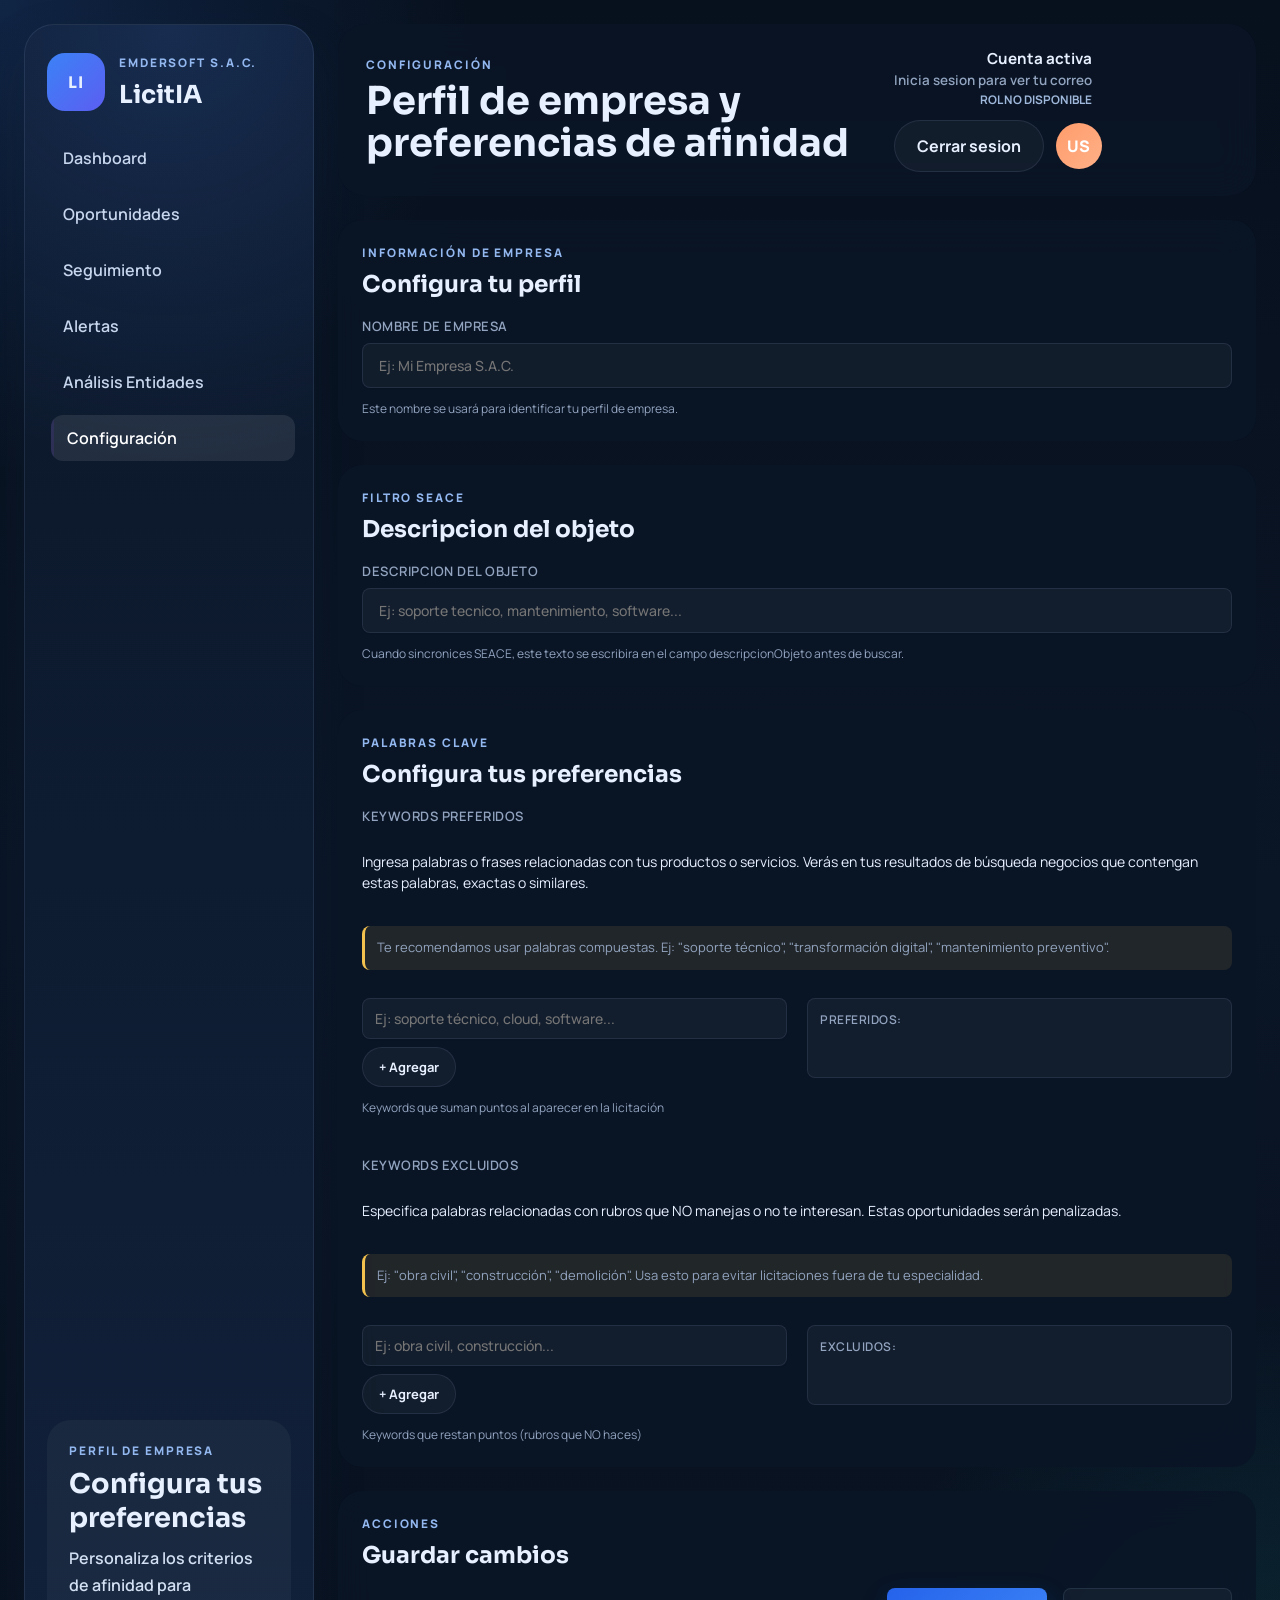
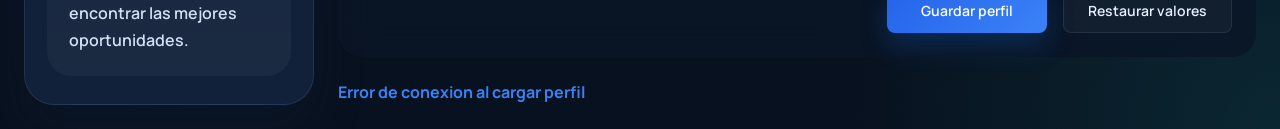
==== commit ea5f7745: "Add SEACE object description filter" ====
--- a/configuracion.html
+++ b/configuracion.html
@@ -8,7 +8,7 @@
   <link rel="preconnect" href="https://fonts.googleapis.com">
   <link rel="preconnect" href="https://fonts.gstatic.com" crossorigin>
   <link href="https://fonts.googleapis.com/css2?family=Manrope:wght@400;500;700;800&family=Sora:wght@500;600;700&display=swap" rel="stylesheet">
-  <link rel="stylesheet" href="style.css">
+  <link rel="stylesheet" href="style.css?v=20260512-4">
 </head>
 <body>
   <div class="app-shell">
@@ -45,8 +45,13 @@
         </div>
         <div class="topbar-actions">
           <div class="account-actions">
+            <div class="account-summary" aria-label="Cuenta activa">
+              <strong id="accountName">Cuenta activa</strong>
+              <span id="accountEmail">Inicia sesion para ver tu correo</span>
+              <small id="accountRole">Rol no disponible</small>
+            </div>
             <a class="secondary-button logout-button" href="home.html">Cerrar sesion</a>
-            <div class="user-chip">ES</div>
+            <div id="userChip" class="user-chip">US</div>
           </div>
         </div>
       </header>
@@ -64,6 +69,21 @@
             <label for="companyName">Nombre de Empresa</label>
             <input type="text" id="companyName" placeholder="Ej: Mi Empresa S.A.C." class="form-control">
             <small class="help-text">Este nombre se usará para identificar tu perfil de empresa.</small>
+          </div>
+        </div>
+
+        <div class="panel-card">
+          <div class="card-header">
+            <div>
+              <p class="eyebrow">Filtro SEACE</p>
+              <h3>Descripcion del objeto</h3>
+            </div>
+          </div>
+
+          <div class="form-group">
+            <label for="seaceObjectDescription">Descripcion del Objeto</label>
+            <input type="text" id="seaceObjectDescription" placeholder="Ej: soporte tecnico, mantenimiento, software..." class="form-control" maxlength="500">
+            <small class="help-text">Cuando sincronices SEACE, este texto se escribira en el campo descripcionObjeto antes de buscar.</small>
           </div>
         </div>
 
@@ -135,6 +155,6 @@
     </main>
   </div>
 
-  <script src="config.js"></script>
+  <script src="config.js?v=20260512-4"></script>
 </body>
 </html>
--- a/style.css
+++ b/style.css
@@ -460,6 +460,7 @@
   align-items: center;
   gap: 12px;
   margin-left: auto;
+  flex-wrap: wrap;
 }
 
 .action-group {
@@ -583,6 +584,39 @@
 
 .logout-button {
   white-space: nowrap;
+}
+
+.account-summary {
+  display: grid;
+  gap: 2px;
+  min-width: 180px;
+  max-width: 260px;
+  text-align: right;
+}
+
+.account-summary strong,
+.account-summary span,
+.account-summary small {
+  overflow: hidden;
+  text-overflow: ellipsis;
+  white-space: nowrap;
+}
+
+.account-summary strong {
+  color: var(--text);
+  font-size: 0.95rem;
+}
+
+.account-summary span {
+  color: var(--muted);
+  font-size: 0.84rem;
+}
+
+.account-summary small {
+  color: #9fb7da;
+  font-size: 0.74rem;
+  font-weight: 700;
+  text-transform: uppercase;
 }
 
 .user-chip {
@@ -2350,6 +2384,12 @@
     justify-content: center;
     width: 100%;
   }
+
+  .account-summary {
+    flex: 1 1 100%;
+    max-width: 100%;
+    text-align: center;
+  }
 }
 
 @media (max-width: 640px) {
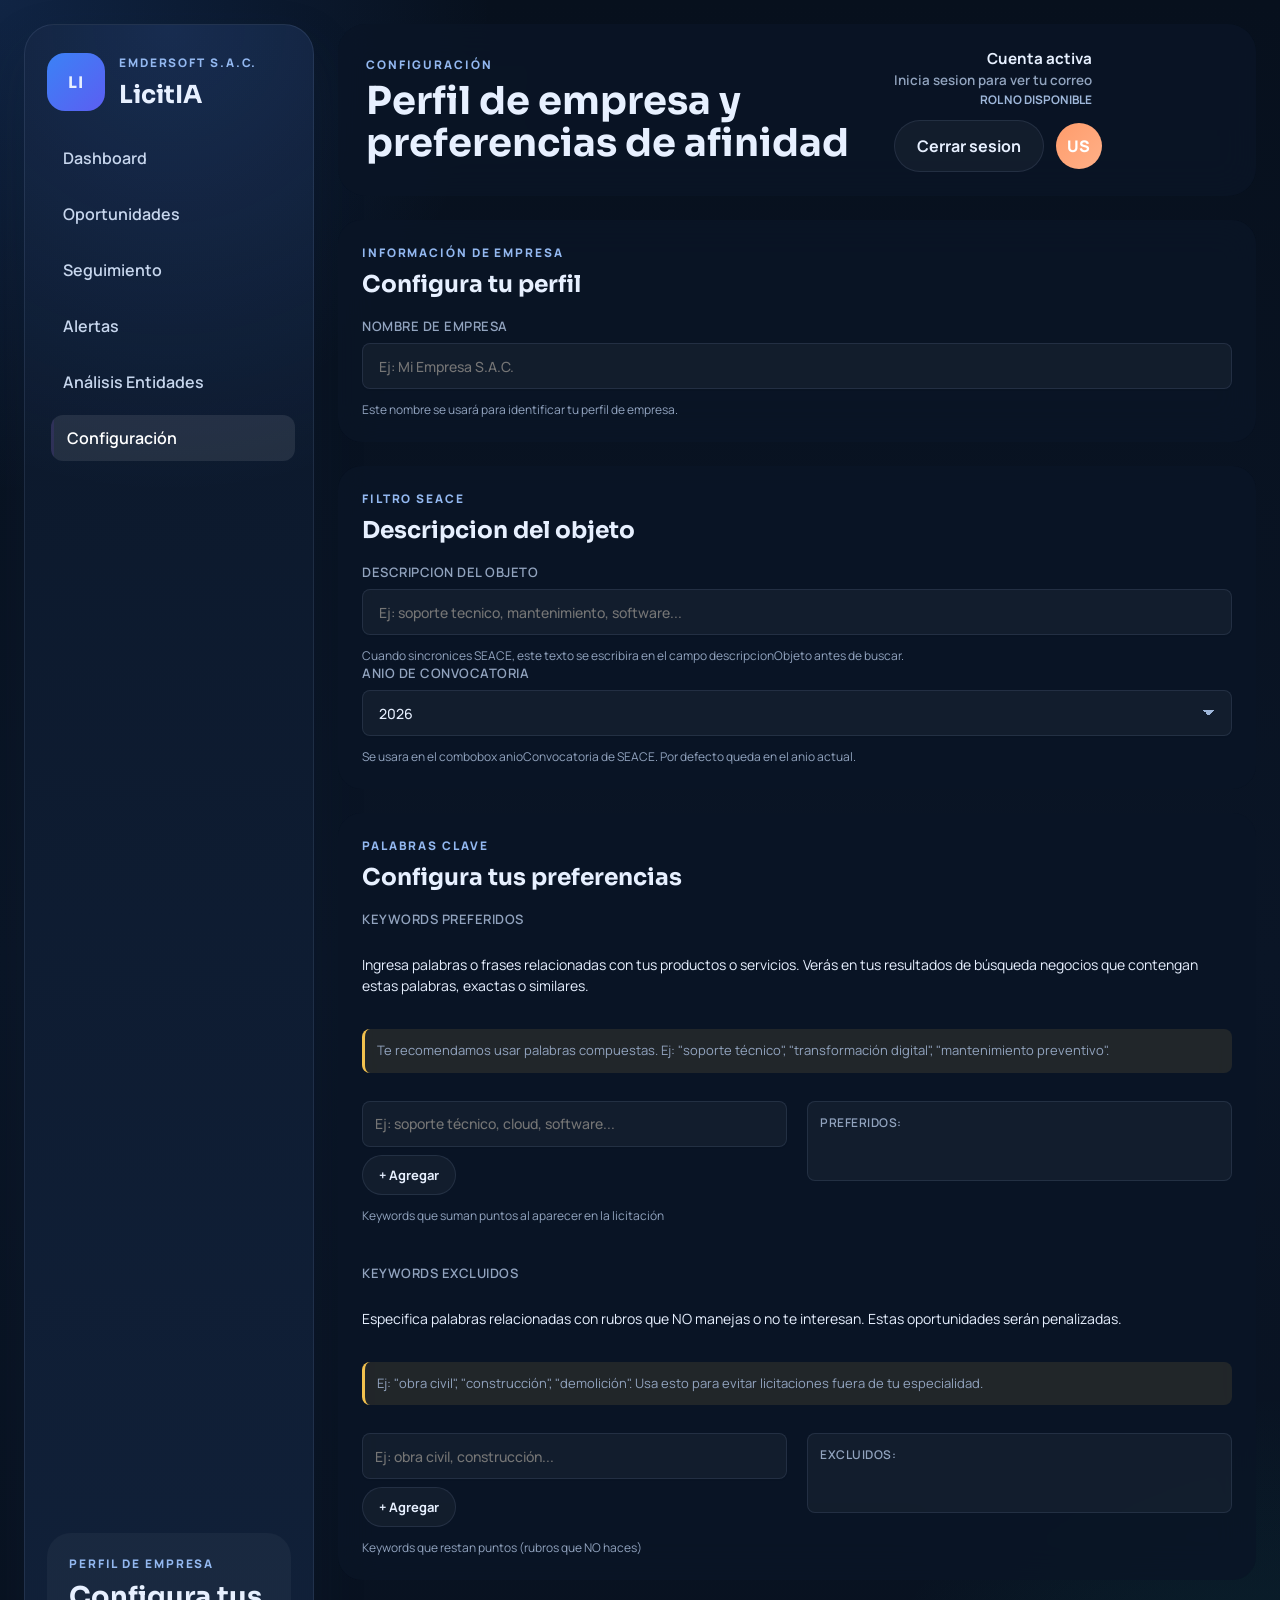
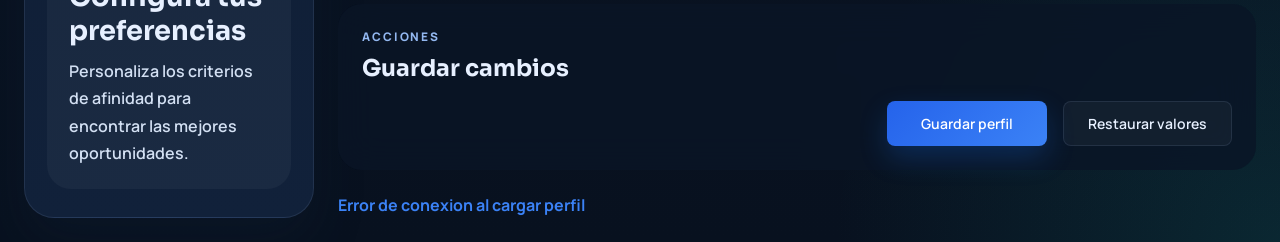
==== commit 606cf007: "Add SEACE year filter and config select styling" ====
--- a/configuracion.html
+++ b/configuracion.html
@@ -8,7 +8,7 @@
   <link rel="preconnect" href="https://fonts.googleapis.com">
   <link rel="preconnect" href="https://fonts.gstatic.com" crossorigin>
   <link href="https://fonts.googleapis.com/css2?family=Manrope:wght@400;500;700;800&family=Sora:wght@500;600;700&display=swap" rel="stylesheet">
-  <link rel="stylesheet" href="style.css?v=20260512-4">
+  <link rel="stylesheet" href="style.css?v=20260512-6">
 </head>
 <body>
   <div class="app-shell">
@@ -85,6 +85,12 @@
             <input type="text" id="seaceObjectDescription" placeholder="Ej: soporte tecnico, mantenimiento, software..." class="form-control" maxlength="500">
             <small class="help-text">Cuando sincronices SEACE, este texto se escribira en el campo descripcionObjeto antes de buscar.</small>
           </div>
+
+          <div class="form-group">
+            <label for="seaceCallYear">Anio de Convocatoria</label>
+            <select id="seaceCallYear" class="form-control"></select>
+            <small class="help-text">Se usara en el combobox anioConvocatoria de SEACE. Por defecto queda en el anio actual.</small>
+          </div>
         </div>
 
         <div class="panel-card">
@@ -155,6 +161,6 @@
     </main>
   </div>
 
-  <script src="config.js?v=20260512-4"></script>
+  <script src="config.js?v=20260512-5"></script>
 </body>
 </html>
--- a/style.css
+++ b/style.css
@@ -1448,7 +1448,10 @@
 }
 
 .form-group input[type="text"],
-.form-group input[type="number"] {
+.form-group input[type="number"],
+.form-group select.form-control {
+  width: 100%;
+  min-height: 46px;
   padding: 12px 16px;
   border: 1px solid var(--line);
   border-radius: 8px;
@@ -1460,14 +1463,37 @@
   box-shadow: 0 1px 2px rgba(0, 0, 0, 0.05);
 }
 
+.form-group select.form-control {
+  appearance: none;
+  padding-right: 44px;
+  cursor: pointer;
+  background-image:
+    linear-gradient(45deg, transparent 50%, #9fb7da 50%),
+    linear-gradient(135deg, #9fb7da 50%, transparent 50%);
+  background-position:
+    calc(100% - 22px) 50%,
+    calc(100% - 16px) 50%;
+  background-size:
+    6px 6px,
+    6px 6px;
+  background-repeat: no-repeat;
+}
+
+.form-group select.form-control option {
+  background: #101827;
+  color: var(--text);
+}
+
 .form-group input[type="text"]:hover,
-.form-group input[type="number"]:hover {
+.form-group input[type="number"]:hover,
+.form-group select.form-control:hover {
   border-color: var(--blue);
   box-shadow: 0 2px 4px rgba(0, 0, 0, 0.08);
 }
 
 .form-group input[type="text"]:focus,
-.form-group input[type="number"]:focus {
+.form-group input[type="number"]:focus,
+.form-group select.form-control:focus {
   outline: none;
   border-color: var(--blue);
   box-shadow: 0 0 0 3px rgba(59, 130, 246, 0.2);
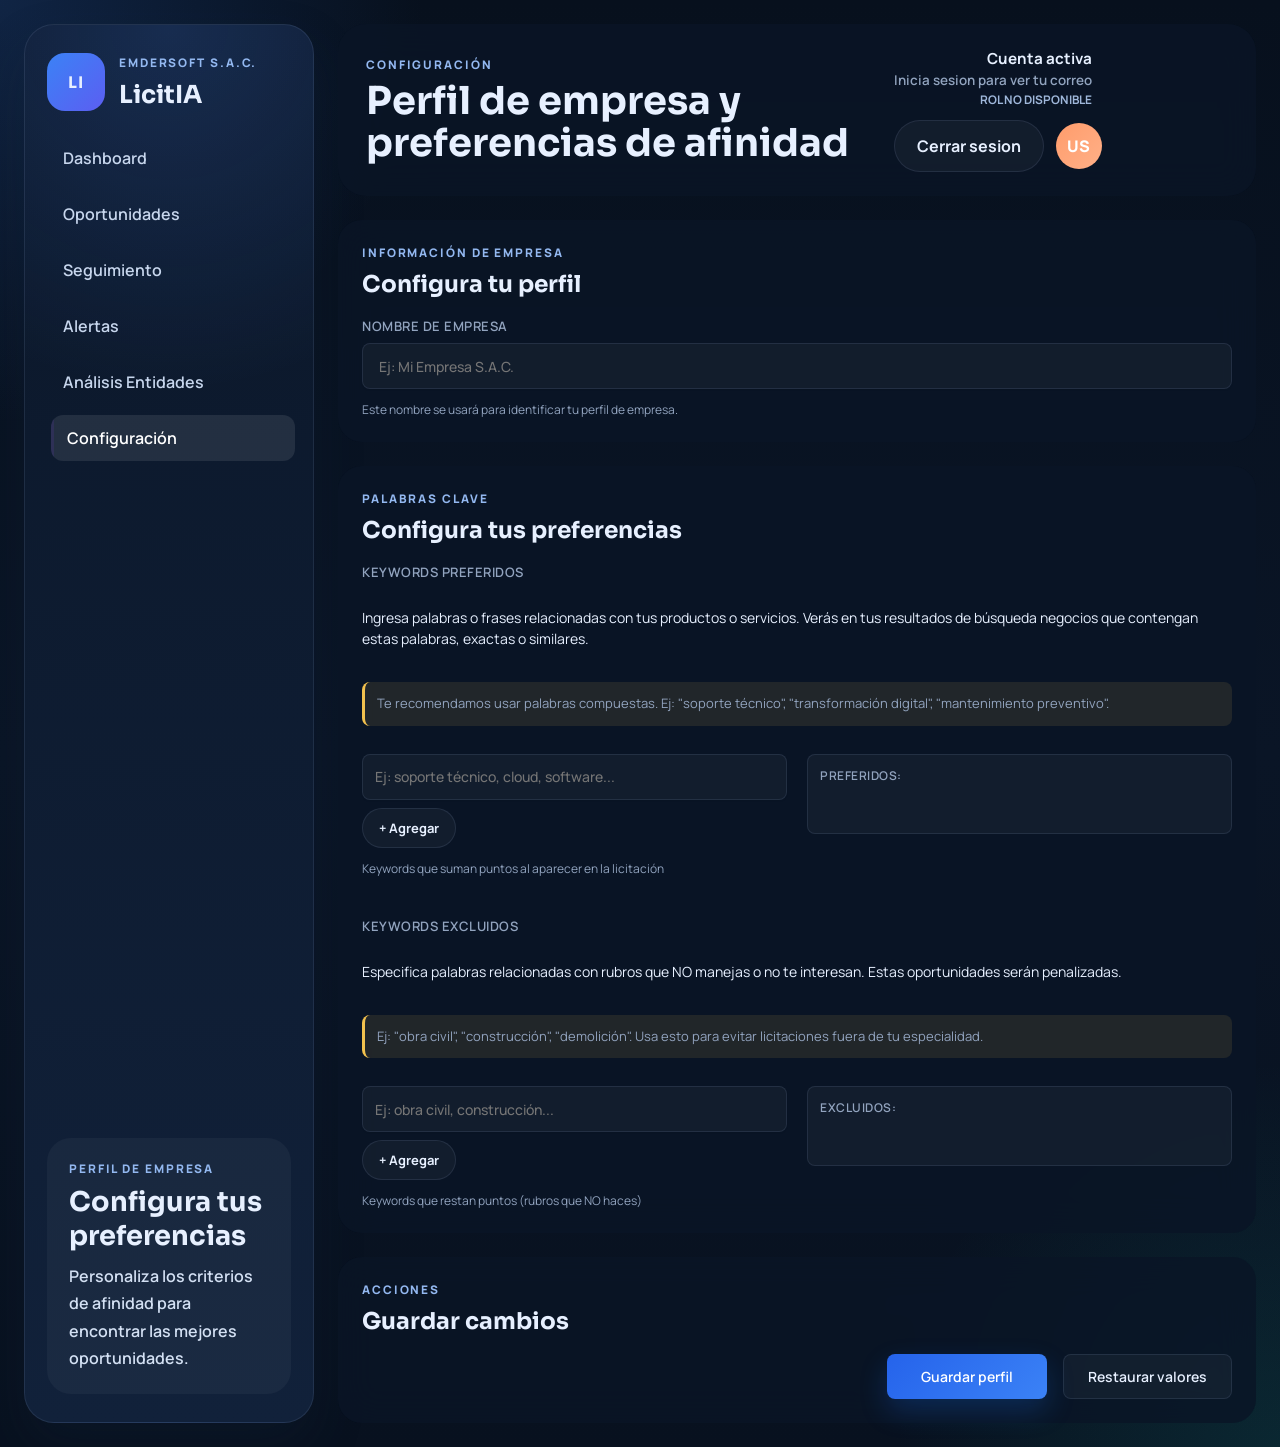
==== commit 29237bae: "Add SEACE contract object filter" ====
--- a/configuracion.html
+++ b/configuracion.html
@@ -75,27 +75,6 @@
         <div class="panel-card">
           <div class="card-header">
             <div>
-              <p class="eyebrow">Filtro SEACE</p>
-              <h3>Descripcion del objeto</h3>
-            </div>
-          </div>
-
-          <div class="form-group">
-            <label for="seaceObjectDescription">Descripcion del Objeto</label>
-            <input type="text" id="seaceObjectDescription" placeholder="Ej: soporte tecnico, mantenimiento, software..." class="form-control" maxlength="500">
-            <small class="help-text">Cuando sincronices SEACE, este texto se escribira en el campo descripcionObjeto antes de buscar.</small>
-          </div>
-
-          <div class="form-group">
-            <label for="seaceCallYear">Anio de Convocatoria</label>
-            <select id="seaceCallYear" class="form-control"></select>
-            <small class="help-text">Se usara en el combobox anioConvocatoria de SEACE. Por defecto queda en el anio actual.</small>
-          </div>
-        </div>
-
-        <div class="panel-card">
-          <div class="card-header">
-            <div>
               <p class="eyebrow">Palabras Clave</p>
               <h3>Configura tus preferencias</h3>
             </div>
--- a/style.css
+++ b/style.css
@@ -171,6 +171,8 @@
   border-radius: 4px;
   cursor: pointer;
   font-size: 0.75rem;
+  min-width: 82px;
+  transition: transform 0.18s ease, border-color 0.18s ease, background 0.18s ease, color 0.18s ease, opacity 0.18s ease;
 }
 
 .rule-item .edit-btn {
@@ -181,6 +183,31 @@
 .rule-item .delete-btn {
   background: rgba(255, 107, 107, 0.1);
   color: var(--red);
+}
+
+.rule-item .edit-btn:hover,
+.rule-item .delete-btn:hover {
+  transform: translateY(-1px);
+}
+
+.rule-item .delete-btn.confirm-delete {
+  background: rgba(255, 107, 107, 0.2);
+  border: 1px solid rgba(255, 107, 107, 0.38);
+  color: #ffd7d7;
+}
+
+.activity-list li.is-unread {
+  border-color: rgba(242, 193, 78, 0.38);
+  background: rgba(242, 193, 78, 0.08);
+}
+
+.activity-list li.is-read {
+  opacity: 0.78;
+}
+
+.activity-list li .small-button {
+  justify-self: start;
+  margin-top: 0.35rem;
 }
 
 .empty-state {
@@ -1217,6 +1244,11 @@
   background: rgba(240, 180, 41, 0.14);
 }
 
+.status.pending {
+  color: #aebbd1;
+  background: rgba(174, 187, 209, 0.12);
+}
+
 .status.done {
   color: #7be9dd;
   background: rgba(13, 183, 166, 0.14);
@@ -1692,6 +1724,73 @@
   position: relative;
 }
 
+.recommendation-box {
+  display: grid;
+  gap: 8px;
+  margin: 0;
+  max-width: 760px;
+  padding: 12px 14px;
+  border: 1px solid rgba(112, 163, 255, 0.22);
+  border-radius: 8px;
+  background: rgba(112, 163, 255, 0.08);
+}
+
+.recommendation-heading {
+  display: flex;
+  align-items: center;
+  justify-content: space-between;
+  gap: 12px;
+}
+
+.recommendation-heading strong {
+  color: #dbe8ff;
+  font-size: 13px;
+}
+
+.recommendation-heading span {
+  color: #7be9dd;
+  font-size: 12px;
+  font-weight: 800;
+  white-space: nowrap;
+}
+
+.recommendation-box p {
+  color: var(--muted);
+  line-height: 1.55;
+}
+
+.recommendation-keywords {
+  display: flex;
+  flex-wrap: wrap;
+  gap: 8px;
+}
+
+.recommendation-keyword {
+  width: fit-content;
+  padding: 5px 8px;
+  border: 1px solid rgba(123, 233, 221, 0.28);
+  border-radius: 6px;
+  color: #9ceee4;
+  background: rgba(13, 183, 166, 0.1);
+  font-size: 12px;
+  font-weight: 700;
+}
+
+.ai-panel {
+  display: grid;
+  gap: 14px;
+}
+
+.ai-panel > p {
+  margin: 0;
+  color: var(--muted);
+  line-height: 1.6;
+}
+
+.ai-analysis-list {
+  margin-top: 4px;
+}
+
 /* Tag Editor - Layout dos columnas tipo LicitaLAB */
 .tag-editor {
   display: grid;
@@ -1948,6 +2047,79 @@
   transform: translateY(0);
 }
 
+.modal-open {
+  overflow: hidden;
+}
+
+.modal-backdrop {
+  position: fixed;
+  inset: 0;
+  z-index: 1000;
+  display: none;
+  align-items: center;
+  justify-content: center;
+  padding: 24px;
+  background: rgba(2, 8, 23, 0.72);
+  backdrop-filter: blur(10px);
+}
+
+.modal-backdrop.active {
+  display: flex;
+}
+
+.modal-panel {
+  width: min(560px, 100%);
+  border: 1px solid var(--line);
+  border-radius: 12px;
+  background: var(--panel);
+  box-shadow: 0 28px 80px rgba(2, 8, 23, 0.62);
+}
+
+.modal-header,
+.modal-actions {
+  display: flex;
+  align-items: center;
+  justify-content: space-between;
+  gap: 16px;
+  padding: 22px 24px;
+}
+
+.modal-header {
+  border-bottom: 1px solid var(--line);
+}
+
+.modal-header h3 {
+  margin: 4px 0 0;
+}
+
+.modal-body {
+  display: grid;
+  gap: 18px;
+  padding: 24px;
+}
+
+.modal-actions {
+  justify-content: flex-end;
+  border-top: 1px solid var(--line);
+}
+
+.icon-button {
+  width: 38px;
+  height: 38px;
+  border: 1px solid var(--line);
+  border-radius: 8px;
+  background: var(--panel-soft);
+  color: var(--text);
+  cursor: pointer;
+  font-size: 24px;
+  line-height: 1;
+}
+
+.icon-button:hover {
+  border-color: var(--blue);
+  color: var(--blue);
+}
+
 .result-meta,
 .detail-meta,
 .info-list {
@@ -1955,15 +2127,76 @@
   gap: 12px;
 }
 
+.seace-detail-grid {
+  display: grid;
+  grid-template-columns: repeat(2, minmax(0, 1fr));
+  gap: 12px;
+  margin-top: 18px;
+}
+
 .result-meta {
   grid-template-columns: repeat(3, 1fr);
   margin-top: 14px;
 }
 
 .result-meta div,
-.detail-meta div {
+.detail-meta div,
+.seace-detail-grid div {
   display: grid;
   gap: 4px;
+}
+
+.seace-detail-grid div {
+  padding: 14px;
+  border: 1px solid var(--line);
+  border-radius: 8px;
+  background: rgba(15, 27, 46, 0.72);
+}
+
+.seace-detail-grid span,
+.schedule-item span,
+.schedule-empty {
+  color: var(--muted);
+}
+
+.schedule-list {
+  display: grid;
+  gap: 10px;
+  margin-top: 12px;
+}
+
+.seace-field-list {
+  display: grid;
+  grid-template-columns: repeat(2, minmax(0, 1fr));
+  gap: 10px;
+  margin-top: 12px;
+}
+
+.schedule-item,
+.seace-field-item {
+  display: grid;
+  gap: 4px;
+  padding: 12px 14px;
+  border: 1px solid var(--line);
+  border-radius: 8px;
+  background: rgba(15, 27, 46, 0.72);
+}
+
+.schedule-item strong,
+.seace-field-item strong {
+  color: var(--text);
+}
+
+.seace-field-item span {
+  color: var(--muted);
+  font-size: 0.82rem;
+  font-weight: 800;
+  text-transform: uppercase;
+  letter-spacing: 0.04em;
+}
+
+.schedule-empty {
+  padding: 12px 0;
 }
 
 .result-top {
@@ -2090,18 +2323,34 @@
 }
 
 .result-foot {
-  display: flex;
-  justify-content: space-between;
-  gap: 14px;
-  align-items: flex-start;
+  display: grid;
+  grid-template-columns: minmax(0, 1fr) auto;
+  gap: 18px;
+  align-items: end;
   margin-top: 16px;
 }
 
 .result-foot p {
   margin: 0;
-  flex: 1;
   word-wrap: break-word;
   overflow-wrap: break-word;
+}
+
+.result-analysis {
+  min-width: 0;
+  display: grid;
+  gap: 12px;
+}
+
+.result-foot .inline-actions {
+  min-width: 320px;
+  justify-content: flex-end;
+  align-items: center;
+  align-self: end;
+}
+
+.result-foot .tracking-status-select {
+  width: 190px;
 }
 
 .help-copy {
@@ -2266,10 +2515,42 @@
 }
 
 .message {
-  min-height: 24px;
+  position: fixed;
+  right: 24px;
+  bottom: 24px;
+  z-index: 60;
+  display: none;
+  max-width: min(420px, calc(100vw - 32px));
+  min-height: auto;
   margin: 0;
-  color: var(--blue);
+  padding: 14px 16px;
+  border: 1px solid rgba(154, 181, 219, 0.2);
+  border-radius: 12px;
+  color: var(--text);
+  background: rgba(10, 21, 38, 0.96);
+  box-shadow: 0 18px 50px rgba(2, 8, 23, 0.45);
   font-weight: 700;
+  line-height: 1.45;
+}
+
+.message.info {
+  border-color: rgba(59, 130, 246, 0.38);
+}
+
+.message.success {
+  border-color: rgba(28, 200, 183, 0.42);
+}
+
+.message.error {
+  border-color: rgba(255, 107, 107, 0.48);
+}
+
+button:disabled,
+.primary-button:disabled,
+.secondary-button:disabled {
+  cursor: wait;
+  opacity: 0.7;
+  transform: none;
 }
 
 .result-empty {
@@ -2347,9 +2628,24 @@
 
   .result-meta,
   .detail-meta,
+  .seace-detail-grid,
+  .seace-field-list,
   .mini-stats,
   .builder-grid {
     grid-template-columns: 1fr;
+  }
+
+  .result-foot {
+    grid-template-columns: 1fr;
+  }
+
+  .recommendation-box {
+    max-width: none;
+  }
+
+  .result-foot .inline-actions {
+    min-width: 0;
+    justify-content: flex-start;
   }
 }
 
@@ -2428,10 +2724,13 @@
 
   .opportunity-top,
   .result-top,
-  .result-foot,
   .detail-header,
   .inline-actions {
     flex-direction: column;
+  }
+
+  .result-foot .tracking-status-select {
+    width: 100%;
   }
 
   .stats-grid,
